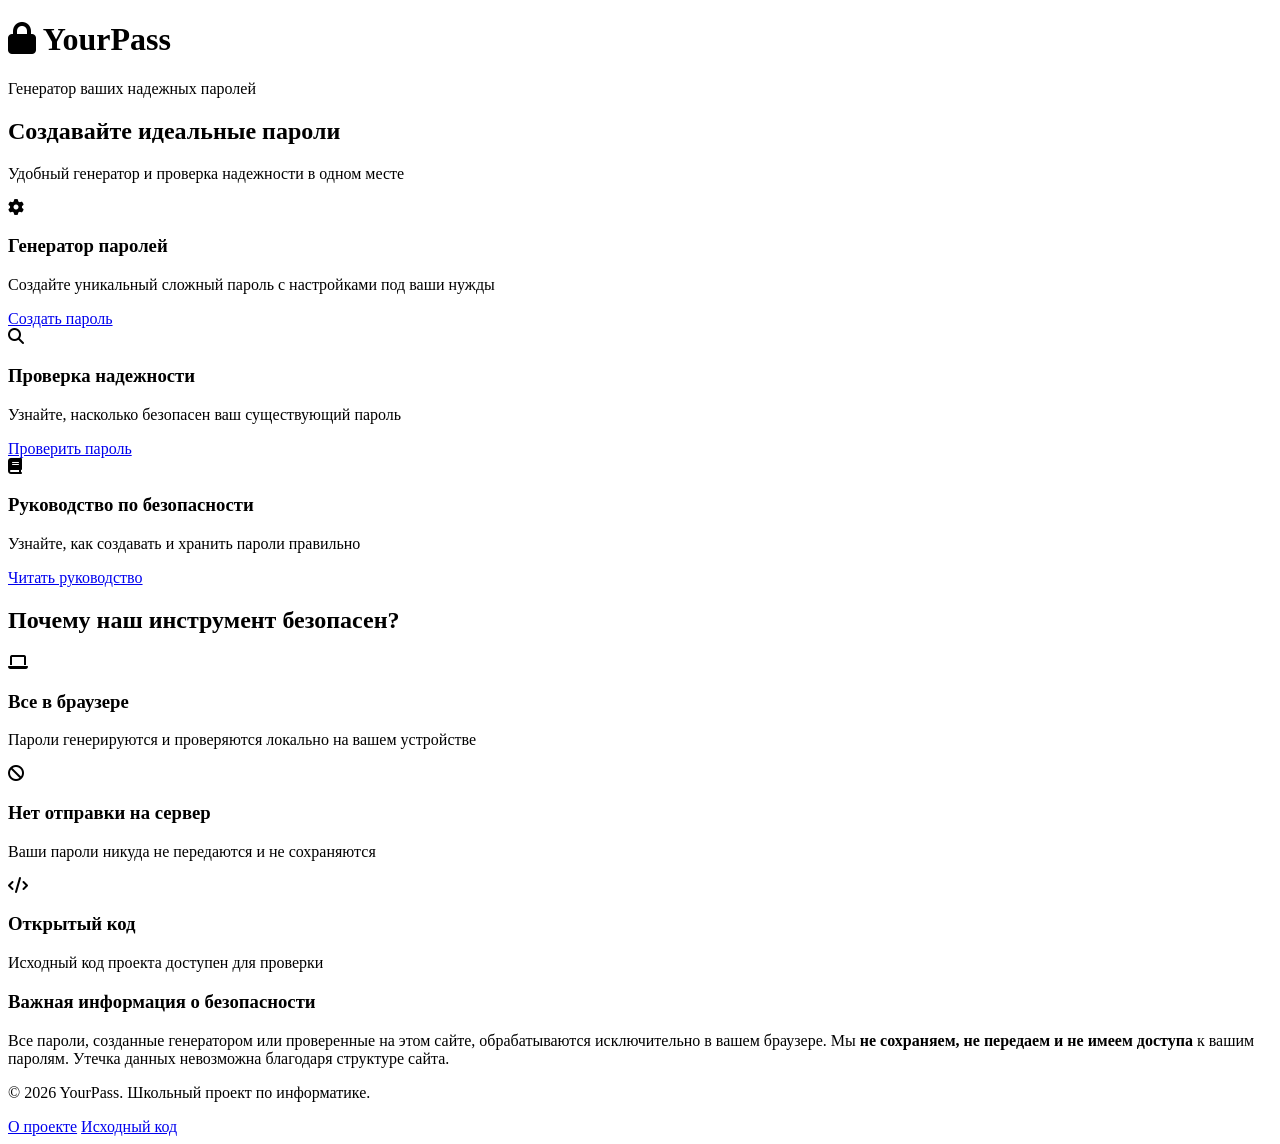
==== index.html @ 8363a1a1 "Add files via upload" ====
<!DOCTYPE html>
<html lang="ru">
<head>
    <meta charset="UTF-8">
    <meta name="viewport" content="width=device-width, initial-scale=1.0">
    <title>YourPass — Ваши надежные пароли</title>
    <link rel="stylesheet" href="css/index.css">
    <link rel="icon" href="assets/lockkk.png" type="image/x-icon">
    <!-- Font Awesome для иконок -->
    <link rel="stylesheet" href="https://cdnjs.cloudflare.com/ajax/libs/font-awesome/6.4.0/css/all.min.css">
    <link href="https://fonts.googleapis.com/css2?family=Inter:wght@400;500;600;700&display=swap" rel="stylesheet">

</head>
<body>
    <!-- Шапка сайта -->
    <header class="header"> 
        <div class="container"> 
            <div class="logo"> 
                <h1><i class="fas fa-lock"></i> YourPass</h1> 
                <div class="tagline">Генератор ваших надежных паролей</div> 
    </header> 

    <!-- Основное содержимое -->
    <main class="main">
        <div class="container">
            <!-- Герой-секция с приветствием -->
            <section class="hero">
                <h2 class="hero-title">Создавайте идеальные пароли</h2>
                <p class="hero-subtitle">Удобный генератор и проверка надежности в одном месте</p>
                
                <div class="action-cards">
                    <!-- Карточка 1: Генератор -->
                    <div class="card card-generator">
                        <div class="card-icon"><i class="fas fa-cog"></i></div>
                        <h3 class="card-title">Генератор паролей</h3>
                        <p class="card-description">Создайте уникальный сложный пароль с настройками под ваши нужды</p>
                        <a href="generator.html" class="btn btn-primary">Создать пароль</a>
                    </div>
                    
                    <!-- Карточка 2: Проверка -->
                    <div class="card card-checker">
                        <div class="card-icon"><i class="fas fa-search"></i></div>
                        <h3 class="card-title">Проверка надежности</h3>
                        <p class="card-description">Узнайте, насколько безопасен ваш существующий пароль</p>
                        <a href="checker.html" class="btn btn-secondary">Проверить пароль</a>
                    </div>
                    
                    <!-- Карточка 3: Памятка -->
                    <div class="card card-guide">
                        <div class="card-icon"><i class="fas fa-book"></i></div>
                        <h3 class="card-title">Руководство по безопасности</h3>
                        <p class="card-description">Узнайте, как создавать и хранить пароли правильно</p>
                        <a href="guide.html" class="btn btn-outline">Читать руководство</a>
                    </div>
                </div>
            </section>

            <!-- Дополнительная информация -->
            <section class="features">
                <h2 class="section-title">Почему наш инструмент безопасен?</h2>
                <div class="features-grid">
                    <div class="feature">
                        <div class="feature-icon"><i class="fas fa-laptop"></i></div>
                        <h3>Все в браузере</h3>
                        <p>Пароли генерируются и проверяются локально на вашем устройстве</p>
                    </div>
                    <div class="feature">
                        <div class="feature-icon"><i class="fas fa-ban"></i></div>
                        <h3>Нет отправки на сервер</h3>
                        <p>Ваши пароли никуда не передаются и не сохраняются</p>
                    </div>
                    <div class="feature">
                        <div class="feature-icon"><i class="fas fa-code"></i></div>
                        <h3>Открытый код</h3>
                        <p>Исходный код проекта доступен для проверки</p>
                    </div>
                </div>
            </section>
        </div>
    </main>

    <!-- Подвал сайта -->
    <footer class="footer">
        <div class="container">
            <div class="disclaimer">
                <h3>Важная информация о безопасности</h3>
                <p>Все пароли, созданные генератором или проверенные на этом сайте, обрабатываются исключительно в вашем браузере. Мы <strong>не сохраняем, не передаем и не имеем доступа</strong> к вашим паролям. Утечка данных невозможна благодаря структуре сайта.</p>
            </div>
            
            <div class="footer-info">
                <div class="copyright">
                    <p>© 2026 YourPass. Школьный проект по информатике.</p>
                </div>
                <div class="footer-links">
                    <a href="assets/about.pdf">О проекте</a>
                    <a href="https://github.com/ваш-логин/password-generator" target="_blank" rel="noopener noreferrer">Исходный код</a>
                </div>
            </div>
        </div>
    </footer>

</body>
</html>
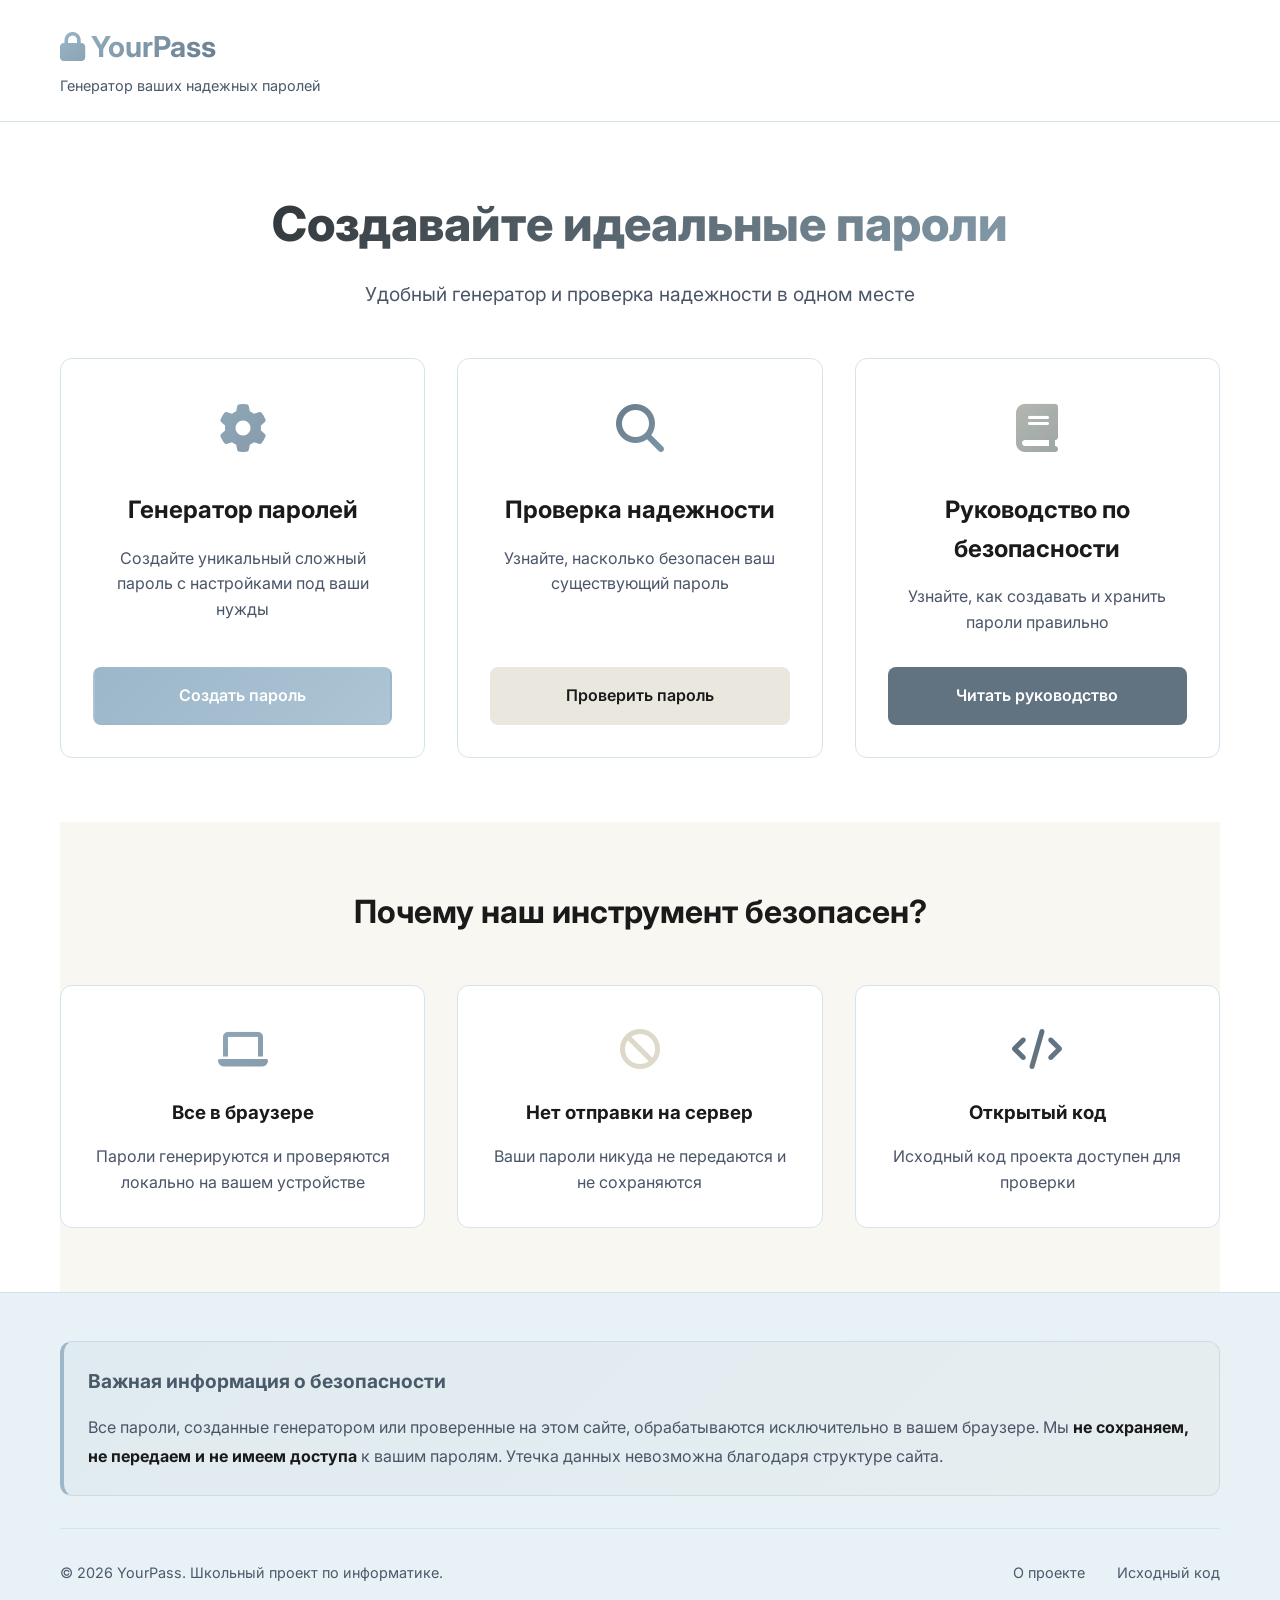
==== commit cc6348b5: "Update index.html" ====
--- a/index.html
+++ b/index.html
@@ -93,11 +93,11 @@
                 </div>
                 <div class="footer-links">
                     <a href="assets/about.pdf">О проекте</a>
-                    <a href="https://github.com/ваш-логин/password-generator" target="_blank" rel="noopener noreferrer">Исходный код</a>
+                    <a href="https://github.com/cotranss/YourPass" target="_blank" rel="noopener noreferrer">Исходный код</a>
                 </div>
             </div>
         </div>
     </footer>
 
 </body>
-</html>+</html>
--- a/css/index.css
+++ b/css/index.css
@@ -0,0 +1,439 @@
+* {
+    margin: 0;
+    padding: 0;
+    box-sizing: border-box;
+}
+
+/* ===== ЦВЕТА ===== */
+:root {
+    
+    --ice-blue: #e8f1f5;
+    --frost-blue: #d4e4ed;
+    --deep-ice: #9bb7c9;
+    --arctic-grey: #7a8b99;        
+    --slate-grey: #4a5a6a;
+    
+    
+    --cream: #f8f7f2;
+    --warm-beige: #D6D1BC;
+    --sand: #e5e1d6;   
+    
+    
+    --bg-primary: #ffffff;
+    --bg-secondary: var(--ice-blue);
+    --bg-tertiary: var(--cream);
+    --card-bg: #ffffff;
+    
+    
+    --text-primary: #1a1a1a;
+    --text-secondary: #4a5568;
+    --text-tertiary: var(--slate-grey);
+    --text-light: var(--arctic-grey);
+    
+    
+    --border-color: var(--frost-blue);
+    --border-hover: var(--deep-ice);
+    --border-focus: var(--deep-ice);
+    
+    
+    --primary-color: var(--deep-ice);
+    --primary-light: #adc5d5;
+    --secondary-color: var(--warm-beige);
+    --accent-color: var(--slate-grey);
+    
+    
+    --success-color: #7a9c7e;
+    --warning-color: #c9a86a;
+    --danger-color: #c98686;
+    --info-color: var(--deep-ice);
+    
+    
+    --shadow-sm: 0 1px 2px 0 rgba(74, 90, 106, 0.05);
+    --shadow: 0 4px 6px -1px rgba(74, 90, 106, 0.08), 
+               0 2px 4px -1px rgba(74, 90, 106, 0.04);
+    --shadow-md: 0 10px 15px -3px rgba(74, 90, 106, 0.1), 
+                 0 4px 6px -2px rgba(74, 90, 106, 0.05);
+    --shadow-lg: 0 20px 25px -5px rgba(74, 90, 106, 0.1), 
+                 0 10px 10px -5px rgba(74, 90, 106, 0.04);
+    --shadow-hover: 0 25px 50px -12px rgba(155, 183, 201, 0.15);
+    
+    /* Скругления */
+    --radius-sm: 8px;
+    --radius: 12px;
+    --radius-lg: 16px;
+    --radius-xl: 24px;
+    
+    /* Анимации */
+    --transition-fast: 150ms ease;
+    --transition: 300ms ease;
+}
+
+/* ===== ОСНОВНЫЕ СТИЛИ ===== */
+body {
+    font-family: 'Inter', -apple-system, BlinkMacSystemFont, 'Segoe UI', Roboto, sans-serif;
+    background-color: var(--bg-primary);
+    color: var(--text-primary);
+    line-height: 1.6;
+    font-size: 16px;
+    min-height: 100vh;
+    display: flex;
+    flex-direction: column;
+}
+
+.container {
+    width: 100%;
+    max-width: 1200px;
+    margin: 0 auto;
+    padding: 0 20px;
+}
+
+/* ===== ШАПКА ===== */
+.header { 
+    background-color: var(--bg-primary); 
+    border-bottom: 1px solid var(--border-color); 
+    padding: 1.5rem 0; 
+    position: sticky; 
+    top: 0; 
+    z-index: 100; 
+    backdrop-filter: blur(10px); 
+    background-color: rgba(255, 255, 255, 0.95); 
+} 
+
+.header .container { 
+    display: flex; 
+    justify-content: space-between; 
+    align-items: center; 
+} 
+
+.logo h1 {
+    font-size: 1.8rem;
+    font-weight: 700;
+    background: linear-gradient(135deg, var(--deep-ice), var(--slate-grey));
+    -webkit-background-clip: text;
+    -webkit-text-fill-color: transparent;
+    background-clip: text;
+    margin-bottom: 0.25rem;
+}
+
+.tagline {
+    color: var(--text-tertiary);
+    font-size: 0.9rem;
+}
+
+/* ===== ГЕРОЙ-СЕКЦИЯ ===== */
+.hero {
+    text-align: center;
+    padding: 4rem 0;
+}
+
+.hero-title {
+    font-size: 3rem;
+    font-weight: 800;
+    margin-bottom: 1rem;
+    background: linear-gradient(135deg, var(--text-primary), var(--deep-ice));
+    -webkit-background-clip: text;
+    -webkit-text-fill-color: transparent;
+    background-clip: text;
+}
+
+.hero-subtitle {
+    font-size: 1.2rem;
+    color: var(--text-secondary);
+    margin-bottom: 3rem;
+    max-width: 600px;
+    margin-left: auto;
+    margin-right: auto;
+}
+
+/* ===== КАРТОЧКИ ДЕЙСТВИЙ ===== */
+.action-cards {
+    display: grid;
+    grid-template-columns: repeat(3, 1fr); /* Фиксировано 3 колонки */
+    gap: 2rem;
+    margin-top: 3rem;
+}
+
+.card {
+    background-color: var(--card-bg);
+    border: 1px solid var(--border-color);
+    border-radius: var(--radius);
+    padding: 2rem;
+    text-align: center;
+    transition: all var(--transition);
+    display: flex;
+    flex-direction: column;
+    height: 100%;
+}
+
+.card:hover {
+    transform: translateY(-10px);
+    box-shadow: var(--shadow-lg);
+    border-color: var(--deep-ice);
+}
+
+.card-icon {
+    font-size: 3rem;
+    margin-bottom: 1.5rem;
+}
+
+.card-generator .card-icon {
+    background: linear-gradient(135deg, var(--deep-ice), var(--arctic-grey));
+    -webkit-background-clip: text;
+    -webkit-text-fill-color: transparent;
+    background-clip: text;
+}
+
+.card-checker .card-icon {
+    background: linear-gradient(135deg, var(--slate-grey), var(--deep-ice));
+    -webkit-background-clip: text;
+    -webkit-text-fill-color: transparent;
+    background-clip: text;
+}
+
+.card-guide .card-icon {
+    background: linear-gradient(135deg, var(--warm-beige), var(--arctic-grey));
+    -webkit-background-clip: text;
+    -webkit-text-fill-color: transparent;
+    background-clip: text;
+}
+
+.card-title {
+    font-size: 1.5rem;
+    margin-bottom: 1rem;
+    color: var(--text-primary);
+}
+
+.card-description {
+    color: var(--text-secondary);
+    margin-bottom: 2rem;
+    flex-grow: 1;
+}
+
+/* ===== КНОПКИ ===== */
+.btn {
+    display: inline-block;
+    padding: 0.875rem 2rem;
+    border-radius: var(--radius-sm);
+    text-decoration: none;
+    font-weight: 600;
+    font-size: 1rem;
+    transition: all var(--transition);
+    border: 2px solid transparent;
+    cursor: pointer;
+    text-align: center;
+}
+
+.btn-primary {
+    background: linear-gradient(135deg, var(--deep-ice), var(--primary-light));
+    color: white;
+}
+
+.btn-primary:hover {
+    background: linear-gradient(135deg, #7da6c1, var(--deep-ice));
+    color: #000000;
+    transform: scale(1.05);
+}
+
+.btn-secondary {
+    background-color: #eae7de;
+    color: var(--text-primary);
+}
+
+.btn-secondary:hover {
+    background:#bbb9b0;
+    color: white;
+    transform: scale(1.05);
+}
+
+.btn-outline {
+    background-color: #617281;
+    color: white;
+}
+
+.btn-outline:hover {
+    background-color: #b5cbde;
+    color: black;
+    transform: scale(1.05);
+}
+
+/* ===== СЕКЦИЯ ОСОБЕННОСТЕЙ ===== */
+.features {
+    padding: 4rem 0;
+    background-color: var(--bg-tertiary);
+}
+
+.section-title {
+    text-align: center;
+    font-size: 2rem;
+    margin-bottom: 3rem;
+    color: var(--text-primary);
+}
+
+.features-grid {
+    display: grid;
+    grid-template-columns: repeat(3, 1fr); /* 3 колонки */
+    gap: 2rem;
+}
+
+.feature {
+    background-color: var(--card-bg);
+    padding: 2rem;
+    border-radius: var(--radius);
+    text-align: center;
+    border: 1px solid var(--border-color);
+}
+
+.feature-icon {
+    font-size: 2.5rem;
+    margin-bottom: 1rem;
+}
+
+.feature:nth-child(1) .feature-icon {
+    background: linear-gradient(135deg, var(--deep-ice), var(--arctic-grey));
+    -webkit-background-clip: text;
+    -webkit-text-fill-color: transparent;
+    background-clip: text;
+}
+
+.feature:nth-child(2) .feature-icon {
+    background: linear-gradient(135deg, var(--warm-beige), var(--sand));
+    -webkit-background-clip: text;
+    -webkit-text-fill-color: transparent;
+    background-clip: text;
+}
+
+.feature:nth-child(3) .feature-icon {
+    background: linear-gradient(135deg, var(--slate-grey), var(--arctic-grey));
+    -webkit-background-clip: text;
+    -webkit-text-fill-color: transparent;
+    background-clip: text;
+}
+
+.feature h3 {
+    margin-bottom: 1rem;
+    color: var(--text-primary);
+}
+
+.feature p {
+    color: var(--text-secondary);
+}
+
+/* ===== ПОДВАЛ ===== */
+.footer {
+    margin-top: auto;
+    background-color: var(--bg-secondary);
+    border-top: 1px solid var(--border-color);
+    padding: 3rem 0;
+}
+
+.disclaimer {
+    background: linear-gradient(135deg, 
+        rgba(155, 183, 201, 0.1), 
+        rgba(214, 209, 188, 0.1));
+    border: 1px solid rgba(155, 183, 201, 0.3);
+    border-radius: var(--radius);
+    padding: 1.5rem;
+    margin-bottom: 2rem;
+    border-left: 4px solid var(--deep-ice);
+}
+
+.disclaimer h3 {
+    color: var(--slate-grey);
+    margin-bottom: 1rem;
+    font-size: 1.2rem;
+}
+
+.disclaimer p {
+    color: var(--text-secondary);
+    line-height: 1.8;
+}
+
+.disclaimer strong {
+    color: var(--text-primary);
+}
+
+.footer-info {
+    display: flex;
+    justify-content: space-between;
+    align-items: center;
+    padding-top: 2rem;
+    border-top: 1px solid var(--border-color);
+    flex-wrap: wrap;
+    gap: 1rem;
+}
+
+.copyright p {
+    color: var(--text-tertiary);
+    font-size: 0.9rem;
+}
+
+.footer-links {
+    display: flex;
+    gap: 2rem;
+}
+
+.footer-links a {
+    color: var(--text-tertiary);
+    text-decoration: none;
+    font-size: 0.9rem;
+    transition: color var(--transition);
+}
+
+.footer-links a:hover {
+    color: var(--text-primary);
+}
+
+/* ===== АДАПТИВНОСТЬ ===== */
+@media (max-width: 1024px) {   /* планшеы */
+    .action-cards {
+        grid-template-columns: repeat(1, 1fr);
+    }
+        .features-grid {
+            grid-template-columns: repeat(3, 3fr);
+    }
+}
+
+@media (max-width: 768px) {   /* телефоны */
+    .hero-title {
+        font-size: 2rem;
+    }
+    .action-cards,.features-grid {
+        grid-template-columns: 1fr;
+    }   
+    .header .container { 
+        flex-direction: column; 
+        gap: 1rem;
+
+    } 
+    .footer-info {
+        flex-direction: row;
+    }
+    .footer-links {
+        flex-direction: column;
+        gap: 1rem;
+    }
+}
+
+/* ===== АНИМАЦИИ ===== */
+@keyframes fadeInUp {
+    from {
+        opacity: 0;
+        transform: translateY(20px);
+    }
+    to {
+        opacity: 1;
+        transform: translateY(0);
+    }
+}
+
+.card {
+    animation: fadeInUp 0.6s ease-out;
+}
+
+.card:nth-child(2) {
+    animation-delay: 0.2s;
+}
+
+.card:nth-child(3) {
+    animation-delay: 0.4s;
+}
